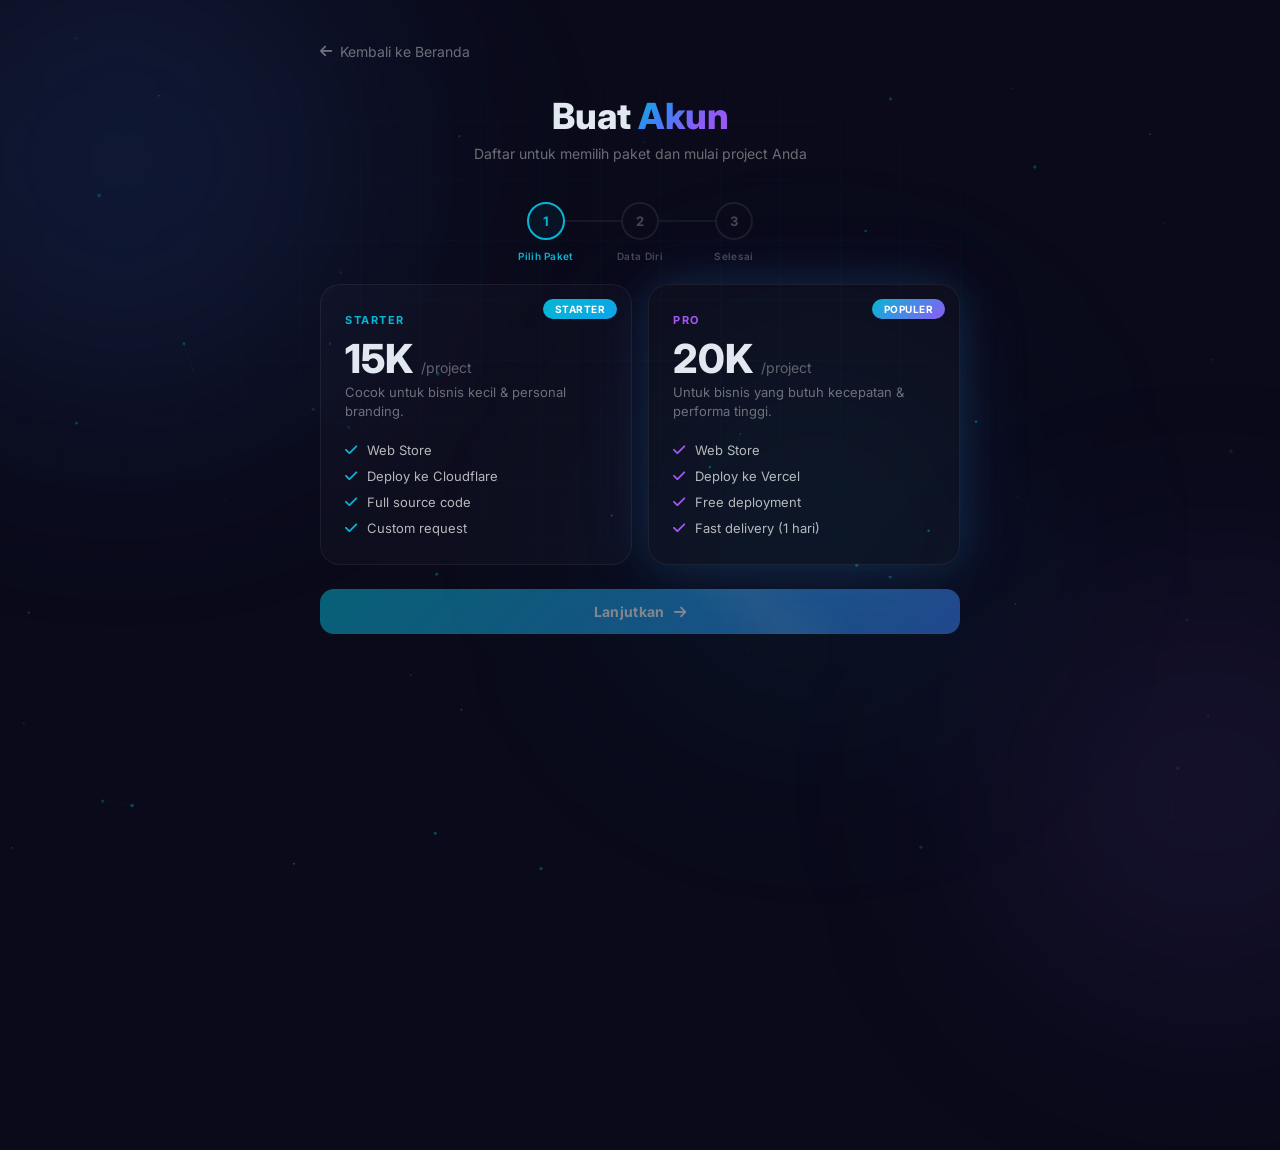
==== auth/index.html @ cbffc2eb "Add files via upload" ====
<!DOCTYPE html>
<html lang="id">
<head>
  <meta charset="UTF-8">
  <meta name="viewport" content="width=device-width, initial-scale=1.0">
  <link rel="icon" type="image/jpeg" href="../zynex.jpg">
  <title>Daftar — Zynex Studio</title>
  <link href="https://fonts.googleapis.com/css2?family=Inter:wght@300;400;500;600;700;800;900&display=swap" rel="stylesheet">
  <link rel="stylesheet" href="https://cdnjs.cloudflare.com/ajax/libs/font-awesome/6.5.0/css/all.min.css">
  <style>
    *{margin:0;padding:0;box-sizing:border-box}
    html{scroll-behavior:smooth}
    body{font-family:'Inter',sans-serif;overflow-x:hidden;background:#0a0a1a;color:#e2e8f0;min-height:100vh}
    ::-webkit-scrollbar{width:6px}::-webkit-scrollbar-track{background:#0a0a1a}::-webkit-scrollbar-thumb{background:linear-gradient(to bottom,#06b6d4,#8b5cf6);border-radius:3px}

    #particles{position:fixed;top:0;left:0;width:100%;height:100%;z-index:0;pointer-events:none}
    .grid-overlay{position:fixed;top:0;left:0;width:100%;height:100%;z-index:0;pointer-events:none;background-image:linear-gradient(rgba(6,182,212,.03) 1px,transparent 1px),linear-gradient(90deg,rgba(6,182,212,.03) 1px,transparent 1px);background-size:60px 60px;mask-image:radial-gradient(ellipse 80% 60% at 50% 30%,black 20%,transparent 70%)}
    .blob{position:fixed;border-radius:50%;filter:blur(120px);pointer-events:none;z-index:0}
    .blob-1{width:500px;height:500px;background:rgba(59,130,246,.12);top:-10%;left:-10%;animation:bm1 20s ease-in-out infinite}
    .blob-2{width:400px;height:400px;background:rgba(139,92,246,.1);bottom:-10%;right:-10%;animation:bm2 25s ease-in-out infinite}
    .blob-3{width:350px;height:350px;background:rgba(6,182,212,.08);top:40%;left:50%;animation:bm3 18s ease-in-out infinite}
    @keyframes bm1{0%,100%{transform:translate(0,0)}50%{transform:translate(80px,60px)}}
    @keyframes bm2{0%,100%{transform:translate(0,0)}50%{transform:translate(-60px,-50px)}}
    @keyframes bm3{0%,100%{transform:translate(0,0)}33%{transform:translate(-40px,30px)}66%{transform:translate(30px,-20px)}}

    .gradient-text{background:linear-gradient(135deg,#06b6d4,#3b82f6,#8b5cf6,#a855f7);-webkit-background-clip:text;-webkit-text-fill-color:transparent;background-clip:text}
    .glass{background:rgba(255,255,255,.03);backdrop-filter:blur(20px);-webkit-backdrop-filter:blur(20px);border:1px solid rgba(255,255,255,.06)}
    .divider-gradient{height:1px;background:linear-gradient(90deg,transparent,rgba(6,182,212,.3),rgba(139,92,246,.3),transparent)}
    .popular-glow{box-shadow:0 0 40px rgba(6,182,212,.15),0 0 80px rgba(139,92,246,.1)}

    .btn-glow{position:relative;overflow:hidden;background:linear-gradient(135deg,#06b6d4,#3b82f6);transition:all .3s;cursor:pointer;border:none;color:#fff;font-family:'Inter',sans-serif}
    .btn-glow:hover{box-shadow:0 0 25px rgba(6,182,212,.4),0 0 50px rgba(59,130,246,.2);transform:translateY(-2px)}
    .btn-glow:active{transform:translateY(0)}
    .btn-glow::after{content:'';position:absolute;top:-50%;left:-50%;width:200%;height:200%;background:linear-gradient(transparent,rgba(255,255,255,.1),transparent);transform:rotate(45deg) translateY(-100%);transition:transform .6s}
    .btn-glow:hover::after{transform:rotate(45deg) translateY(100%)}
    .btn-glow:disabled{opacity:.5;cursor:not-allowed;transform:none!important;box-shadow:none!important}

    @keyframes fadeInUp{from{opacity:0;transform:translateY(30px)}to{opacity:1;transform:translateY(0)}}
    @keyframes scaleIn{from{opacity:0;transform:scale(.92)}to{opacity:1;transform:scale(1)}}
    @keyframes pulseGlow{0%,100%{box-shadow:0 0 0 0 rgba(6,182,212,.3)}50%{box-shadow:0 0 20px 4px rgba(6,182,212,.15)}}
    @keyframes checkPop{0%{transform:scale(0) rotate(-45deg)}60%{transform:scale(1.2) rotate(0)}100%{transform:scale(1) rotate(0)}}
    @keyframes shake{0%,100%{transform:translateX(0)}15%,45%,75%{transform:translateX(-6px)}30%,60%,90%{transform:translateX(6px)}}
    @keyframes slideInRight{from{opacity:0;transform:translateX(40px)}to{opacity:1;transform:translateX(0)}}
    @keyframes successPulse{0%{transform:scale(0);opacity:0}50%{transform:scale(1.15)}100%{transform:scale(1);opacity:1}}
    @keyframes spin{to{transform:rotate(360deg)}}

    .auth-wrap{position:relative;z-index:1;max-width:680px;margin:0 auto;padding:40px 20px 80px}
    .back-btn{display:inline-flex;align-items:center;gap:8px;color:rgba(255,255,255,.4);font-size:14px;text-decoration:none;transition:all .3s;margin-bottom:36px;animation:fadeInUp .6s ease-out both}
    .back-btn:hover{color:#06b6d4;transform:translateX(-4px)}
    .auth-header{text-align:center;margin-bottom:40px;animation:fadeInUp .6s .05s ease-out both}
    .auth-header h1{font-size:clamp(24px,5vw,36px);font-weight:800;line-height:1.15;margin-bottom:8px}
    .auth-header p{color:rgba(255,255,255,.4);font-size:14px}

    .steps{display:flex;justify-content:center;align-items:flex-start;margin-bottom:44px;animation:fadeInUp .6s .1s ease-out both}
    .step-circle{width:38px;height:38px;border-radius:50%;display:flex;align-items:center;justify-content:center;font-size:13px;font-weight:700;border:2px solid rgba(255,255,255,.08);color:rgba(255,255,255,.25);transition:all .4s;flex-shrink:0;position:relative;background:#0a0a1a}
    .step-circle.active{border-color:#06b6d4;color:#06b6d4;background:rgba(6,182,212,.06);animation:pulseGlow 2s infinite}
    .step-circle.done{border-color:#22c55e;color:#fff;background:#22c55e}
    .step-circle.done i{animation:checkPop .4s ease-out both}
    .step-line{width:56px;height:2px;background:rgba(255,255,255,.06);transition:background .5s;margin-top:18px}
    .step-line.done{background:linear-gradient(90deg,#22c55e,#22c55e)}
    .step-line.active{background:linear-gradient(90deg,#22c55e,#06b6d4)}
    .step-label{position:absolute;top:46px;font-size:10px;font-weight:600;white-space:nowrap;color:rgba(255,255,255,.25);transition:color .4s;letter-spacing:.3px}
    .step-circle.active .step-label{color:#06b6d4}
    .step-circle.done .step-label{color:#22c55e}

    .panel-container{position:relative;min-height:480px}
    .panel{position:absolute;top:0;left:0;width:100%;opacity:0;pointer-events:none;transform:translateY(16px);transition:all .45s cubic-bezier(.16,1,.3,1)}
    .panel.active{opacity:1;pointer-events:all;transform:translateY(0);position:relative}

    .pkg-grid{display:grid;grid-template-columns:1fr 1fr;gap:16px}
    @media(max-width:540px){.pkg-grid{grid-template-columns:1fr;max-width:340px;margin:0 auto}}
    .pkg-card{border-radius:20px;padding:28px 24px;cursor:pointer;transition:all .35s;position:relative;overflow:hidden;background:rgba(255,255,255,.02);border:1.5px solid rgba(255,255,255,.06)}
    .pkg-card:hover{border-color:rgba(6,182,212,.3);background:rgba(255,255,255,.04)}
    .pkg-card.selected{border-color:#06b6d4;background:rgba(6,182,212,.06);box-shadow:0 0 30px rgba(6,182,212,.12)}
    .pkg-card.selected .pkg-check{opacity:1;transform:scale(1)}
    .pkg-check{position:absolute;top:14px;right:14px;width:28px;height:28px;border-radius:50%;background:#06b6d4;display:flex;align-items:center;justify-content:center;opacity:0;transform:scale(0);transition:all .3s}
    .pkg-badge{position:absolute;top:14px;right:14px;padding:4px 12px;border-radius:20px;font-size:10px;font-weight:700;text-transform:uppercase;letter-spacing:.5px;background:linear-gradient(135deg,#06b6d4,#8b5cf6);color:#fff}
    .pkg-card.selected .pkg-badge{display:none}
    .pkg-name{font-size:11px;font-weight:700;text-transform:uppercase;letter-spacing:1.5px;margin-bottom:12px}
    .pkg-price{font-size:40px;font-weight:800;line-height:1;margin-bottom:4px}
    .pkg-price span{font-size:14px;font-weight:400;color:rgba(255,255,255,.35)}
    .pkg-desc{font-size:13px;color:rgba(255,255,255,.4);margin-bottom:20px;line-height:1.5}
    .pkg-features{list-style:none;display:flex;flex-direction:column;gap:10px}
    .pkg-features li{display:flex;align-items:center;gap:10px;font-size:13px;color:rgba(255,255,255,.7)}
    .pkg-features li i{font-size:14px;flex-shrink:0}

    .form-group{margin-bottom:18px}
    .form-label{display:block;font-size:13px;font-weight:600;margin-bottom:7px;color:rgba(255,255,255,.7)}
    .form-input-wrap{position:relative}
    .form-input-wrap i.field-icon{position:absolute;left:14px;top:50%;transform:translateY(-50%);font-size:14px;color:rgba(255,255,255,.2);transition:color .3s;pointer-events:none}
    .form-input{width:100%;padding:13px 42px 13px 42px;border-radius:14px;background:rgba(255,255,255,.04);border:1.5px solid rgba(255,255,255,.08);color:#fff;font-size:14px;font-family:'Inter',sans-serif;transition:all .3s;outline:none}
    .form-input::placeholder{color:rgba(255,255,255,.2)}
    .form-input:focus{border-color:rgba(6,182,212,.5);background:rgba(6,182,212,.04);box-shadow:0 0 0 3px rgba(6,182,212,.08)}
    .form-input:focus + i.field-icon,.form-input:focus ~ i.field-icon{color:#06b6d4}
    .form-input.error{border-color:#ef4444;background:rgba(239,68,68,.04);box-shadow:0 0 0 3px rgba(239,68,68,.08);animation:shake .4s ease-out}
    .form-input.valid{border-color:#22c55e;background:rgba(34,197,94,.04)}
    .form-input:disabled{opacity:.5;cursor:not-allowed}

    .toggle-pw{position:absolute;right:14px;top:50%;transform:translateY(-50%);background:none;border:none;color:rgba(255,255,255,.25);cursor:pointer;padding:4px;font-size:14px;transition:color .3s}
    .toggle-pw:hover{color:rgba(255,255,255,.6)}

    .field-status{font-size:12px;margin-top:5px;min-height:18px;transition:all .3s;display:flex;align-items:center;gap:5px}
    .field-status.error{color:#ef4444}
    .field-status.success{color:#22c55e}
    .field-status.checking{color:#f59e0b}
    .form-hint{font-size:11px;color:rgba(255,255,255,.22);margin-top:3px}

    .btn-row{display:flex;gap:12px;margin-top:24px}
    .btn-back{flex:1;padding:14px;border-radius:14px;background:rgba(255,255,255,.04);border:1.5px solid rgba(255,255,255,.08);color:rgba(255,255,255,.5);font-size:14px;font-weight:600;cursor:pointer;transition:all .3s;font-family:'Inter',sans-serif}
    .btn-back:hover{background:rgba(255,255,255,.08);color:#fff;border-color:rgba(255,255,255,.15)}
    .btn-next{flex:2;padding:14px;border-radius:14px;font-size:14px;font-weight:700;letter-spacing:.3px}

    .selected-pkg-badge{display:inline-flex;align-items:center;gap:8px;padding:8px 16px;border-radius:12px;font-size:13px;font-weight:600;margin-bottom:22px}

    .success-box{text-align:center;padding:40px 20px;animation:scaleIn .5s ease-out both}
    .success-icon{width:80px;height:80px;border-radius:50%;background:rgba(34,197,94,.1);border:2px solid #22c55e;display:flex;align-items:center;justify-content:center;margin:0 auto 24px;animation:successPulse .6s ease-out both}
    .success-icon i{font-size:36px;color:#22c55e}
    .success-box h2{font-size:24px;font-weight:800;margin-bottom:8px}
    .success-box p{color:rgba(255,255,255,.4);font-size:14px;margin-bottom:8px;line-height:1.6}
    .success-detail{display:inline-flex;align-items:center;gap:6px;padding:8px 14px;border-radius:10px;background:rgba(6,182,212,.08);border:1px solid rgba(6,182,212,.2);color:#06b6d4;font-size:12px;font-weight:600;margin:3px}
    .success-details{display:flex;flex-wrap:wrap;justify-content:center;gap:6px;margin:20px 0 28px}

    .spinner{width:18px;height:18px;border:2.5px solid rgba(255,255,255,.2);border-top-color:#fff;border-radius:50%;animation:spin .6s linear infinite;display:inline-block;vertical-align:middle}

    .toast-container{position:fixed;top:20px;right:20px;z-index:9999;display:flex;flex-direction:column;gap:10px;pointer-events:none}
    .toast{padding:14px 20px;border-radius:14px;font-size:13px;font-weight:500;backdrop-filter:blur(20px);pointer-events:all;animation:slideInRight .4s ease-out both;display:flex;align-items:center;gap:10px;max-width:360px;box-shadow:0 8px 32px rgba(0,0,0,.4)}
    .toast.error{background:rgba(239,68,68,.15);border:1px solid rgba(239,68,68,.3);color:#fca5a5}
    .toast.success{background:rgba(34,197,94,.15);border:1px solid rgba(34,197,94,.3);color:#86efac}
    .toast.info{background:rgba(6,182,212,.15);border:1px solid rgba(6,182,212,.3);color:#67e8f9}
    .toast.out{animation:slideOutRight .3s ease-in both}
    @keyframes slideOutRight{to{opacity:0;transform:translateX(40px)}}

    .login-link{text-align:center;margin-top:20px;font-size:13px;color:rgba(255,255,255,.35)}
    .login-link a{color:#06b6d4;text-decoration:none;font-weight:600;transition:color .3s}
    .login-link a:hover{color:#22d3ee}
  </style>
</head>
<body>
  <canvas id="particles"></canvas>
  <div class="grid-overlay"></div>
  <div class="blob blob-1"></div>
  <div class="blob blob-2"></div>
  <div class="blob blob-3"></div>
  <div class="toast-container" id="toastContainer"></div>

  <div class="auth-wrap">
    <a href="../" class="back-btn"><i class="fa-solid fa-arrow-left"></i> Kembali ke Beranda</a>

    <div class="auth-header">
      <h1>Buat <span class="gradient-text">Akun</span></h1>
      <p>Daftar untuk memilih paket dan mulai project Anda</p>
    </div>

    <div class="steps">
      <div class="step-circle active" id="stepCircle1">1<span class="step-label">Pilih Paket</span></div>
      <div class="step-line" id="stepLine1"></div>
      <div class="step-circle" id="stepCircle2">2<span class="step-label">Data Diri</span></div>
      <div class="step-line" id="stepLine2"></div>
      <div class="step-circle" id="stepCircle3">3<span class="step-label">Selesai</span></div>
    </div>

    <div class="panel-container">
      <!-- PANEL 1: Pilih Paket -->
      <div class="panel active" id="panel1">
        <div class="pkg-grid">
          <div class="pkg-card" data-pkg="starter" onclick="selectPkg('starter')">
            <span class="pkg-badge" style="background:linear-gradient(135deg,#06b6d4,#0ea5e9)">STARTER</span>
            <div class="pkg-check"><i class="fa-solid fa-check text-white text-xs"></i></div>
            <div class="pkg-name" style="color:#06b6d4">Starter</div>
            <div class="pkg-price">15K <span>/project</span></div>
            <div class="pkg-desc">Cocok untuk bisnis kecil & personal branding.</div>
            <ul class="pkg-features">
              <li><i class="fa-solid fa-check" style="color:#06b6d4"></i> Web Store</li>
              <li><i class="fa-solid fa-check" style="color:#06b6d4"></i> Deploy ke Cloudflare</li>
              <li><i class="fa-solid fa-check" style="color:#06b6d4"></i> Full source code</li>
              <li><i class="fa-solid fa-check" style="color:#06b6d4"></i> Custom request</li>
            </ul>
          </div>
          <div class="pkg-card popular-glow" data-pkg="pro" onclick="selectPkg('pro')">
            <span class="pkg-badge">POPULER</span>
            <div class="pkg-check"><i class="fa-solid fa-check text-white text-xs"></i></div>
            <div class="pkg-name" style="color:#a855f7">Pro</div>
            <div class="pkg-price">20K <span>/project</span></div>
            <div class="pkg-desc">Untuk bisnis yang butuh kecepatan & performa tinggi.</div>
            <ul class="pkg-features">
              <li><i class="fa-solid fa-check" style="color:#a855f7"></i> Web Store</li>
              <li><i class="fa-solid fa-check" style="color:#a855f7"></i> Deploy ke Vercel</li>
              <li><i class="fa-solid fa-check" style="color:#a855f7"></i> Free deployment</li>
              <li><i class="fa-solid fa-check" style="color:#a855f7"></i> Fast delivery (1 hari)</li>
            </ul>
          </div>
        </div>
        <div class="btn-row">
          <button class="btn-next btn-glow" id="btnToStep2" disabled onclick="goToStep(2)">Lanjutkan <i class="fa-solid fa-arrow-right" style="margin-left:6px"></i></button>
        </div>
      </div>

      <!-- PANEL 2: Form Data Diri -->
      <div class="panel" id="panel2">
        <div id="selectedPkgBadge" class="selected-pkg-badge" style="background:rgba(6,182,212,.08);border:1px solid rgba(6,182,212,.2);color:#06b6d4">
          <i class="fa-solid fa-tag"></i><span id="selectedPkgText">Paket Starter — 15K</span>
        </div>
        <form id="regForm" onsubmit="return false" novalidate>
          <div class="form-group">
            <label class="form-label">Nama Lengkap</label>
            <div class="form-input-wrap">
              <input type="text" id="inputNama" class="form-input" placeholder="Masukkan nama lengkap" autocomplete="name" maxlength="60">
              <i class="fa-solid fa-user field-icon"></i>
            </div>
            <div class="field-status" id="statusNama"></div>
          </div>
          <div class="form-group">
            <label class="form-label">Username</label>
            <div class="form-input-wrap">
              <input type="text" id="inputUsername" class="form-input" placeholder="Contoh: user1" autocomplete="username" maxlength="30">
              <i class="fa-solid fa-at field-icon"></i>
            </div>
            <div class="field-status" id="statusUsername"></div>
            <div class="form-hint">Hanya huruf kecil, angka, dan underscore. Min 3 karakter.</div>
          </div>
          <div class="form-group">
            <label class="form-label">No. WhatsApp</label>
            <div class="form-input-wrap">
              <input type="tel" id="inputWA" class="form-input" placeholder="08xxxxxxxxxx" autocomplete="tel" maxlength="15">
              <i class="fa-brands fa-whatsapp field-icon"></i>
            </div>
            <div class="field-status" id="statusWA"></div>
          </div>
          <div class="form-group">
            <label class="form-label">Email Gmail</label>
            <div class="form-input-wrap">
              <input type="email" id="inputEmail" class="form-input" placeholder="username@gmail.com" autocomplete="email" maxlength="60">
              <i class="fa-solid fa-envelope field-icon"></i>
            </div>
            <div class="field-status" id="statusEmail"></div>
            <div class="form-hint">Hanya menerima email dengan domain @gmail.com</div>
          </div>
          <div class="form-group">
            <label class="form-label">Password</label>
            <div class="form-input-wrap">
              <input type="password" id="inputPassword" class="form-input" placeholder="Min 6 karakter" autocomplete="new-password" maxlength="64" style="padding-right:46px">
              <i class="fa-solid fa-lock field-icon"></i>
              <button type="button" class="toggle-pw" onclick="togglePw('inputPassword',this)" aria-label="Tampilkan password"><i class="fa-solid fa-eye"></i></button>
            </div>
            <div class="field-status" id="statusPassword"></div>
            <div class="form-hint">Min 6 karakter, disarankan campuran huruf & angka</div>
          </div>
          <div class="form-group">
            <label class="form-label">Konfirmasi Password</label>
            <div class="form-input-wrap">
              <input type="password" id="inputConfirm" class="form-input" placeholder="Ulangi password" autocomplete="new-password" maxlength="64" style="padding-right:46px">
              <i class="fa-solid fa-lock field-icon"></i>
              <button type="button" class="toggle-pw" onclick="togglePw('inputConfirm',this)" aria-label="Tampilkan password"><i class="fa-solid fa-eye"></i></button>
            </div>
            <div class="field-status" id="statusConfirm"></div>
          </div>
          <div class="btn-row">
            <button type="button" class="btn-back" onclick="goToStep(1)"><i class="fa-solid fa-arrow-left" style="margin-right:4px"></i> Kembali</button>
            <button type="button" class="btn-next btn-glow" id="btnSubmit" disabled onclick="submitForm()">Daftar Sekarang <i class="fa-solid fa-paper-plane" style="margin-left:6px"></i></button>
          </div>
        </form>
        <div class="login-link">Sudah punya akun? <a href="login.html">Masuk di sini</a></div>
      </div>

      <!-- PANEL 3: Sukses -->
      <div class="panel" id="panel3">
        <div class="success-box">
          <div class="success-icon"><i class="fa-solid fa-check"></i></div>
          <h2>Akun <span class="gradient-text">Berhasil Dibuat</span></h2>
          <p>Data Anda telah tersimpan. Silakan login untuk melanjutkan.</p>
          <div class="success-details">
            <div class="success-detail"><i class="fa-solid fa-user"></i> <span id="successNama">-</span></div>
            <div class="success-detail"><i class="fa-solid fa-at"></i> <span id="successUsername">-</span></div>
            <div class="success-detail"><i class="fa-brands fa-whatsapp"></i> <span id="successWA">-</span></div>
            <div class="success-detail"><i class="fa-solid fa-envelope"></i> <span id="successEmail">-</span></div>
            <div class="success-detail" id="successPkgBadge"><i class="fa-solid fa-tag"></i> <span id="successPkg">-</span></div>
          </div>
          <div style="display:flex;gap:12px;justify-content:center;flex-wrap:wrap">
            <a href="login.html" class="btn-glow" style="padding:14px 28px;border-radius:14px;font-size:14px;font-weight:700;text-decoration:none;display:inline-flex;align-items:center;gap:8px">
              <i class="fa-solid fa-right-to-bracket"></i> Login Sekarang
            </a>
            <a href="../" class="btn-back" style="padding:14px 28px;text-decoration:none;text-align:center">Kembali ke Beranda</a>
          </div>
        </div>
      </div>
    </div>
  </div>

  <script>
    const API_BASE = '/api';
    let selectedPkg = null, currentStep = 1, usernameTimer = null, isSubmitting = false;

    /* Particles */
    (function(){const c=document.getElementById('particles'),ctx=c.getContext('2d');let w,h,pts=[];function resize(){w=c.width=innerWidth;h=c.height=innerHeight}resize();window.addEventListener('resize',resize);for(let i=0;i<50;i++)pts.push({x:Math.random()*w,y:Math.random()*h,r:Math.random()*1.5+.5,dx:(Math.random()-.5)*.3,dy:(Math.random()-.5)*.3,o:Math.random()*.35+.1});function draw(){ctx.clearRect(0,0,w,h);pts.forEach(p=>{p.x+=p.dx;p.y+=p.dy;if(p.x<0)p.x=w;if(p.x>w)p.x=0;if(p.y<0)p.y=h;if(p.y>h)p.y=0;ctx.beginPath();ctx.arc(p.x,p.y,p.r,0,Math.PI*2);ctx.fillStyle=`rgba(6,182,212,${p.o})`;ctx.fill()});for(let i=0;i<pts.length;i++)for(let j=i+1;j<pts.length;j++){const dx=pts[i].x-pts[j].x,dy=pts[i].y-pts[j].y,d=Math.sqrt(dx*dx+dy*dy);if(d<120){ctx.beginPath();ctx.moveTo(pts[i].x,pts[i].y);ctx.lineTo(pts[j].x,pts[j].y);ctx.strokeStyle=`rgba(6,182,212,${.06*(1-d/120)})`;ctx.stroke()}}requestAnimationFrame(draw)}draw()})();

    /* Toast */
    function showToast(msg,type='info',dur=4000){const c=document.getElementById('toastContainer'),t=document.createElement('div');t.className=`toast ${type}`;const ic={error:'fa-circle-exclamation',success:'fa-circle-check',info:'fa-circle-info'};t.innerHTML=`<i class="fa-solid ${ic[type]||ic.info}"></i><span>${msg}</span>`;c.appendChild(t);setTimeout(()=>{t.classList.add('out');setTimeout(()=>t.remove(),300)},dur)}

    /* Toggle Password */
    function togglePw(id,btn){const inp=document.getElementById(id);if(inp.type==='password'){inp.type='text';btn.innerHTML='<i class="fa-solid fa-eye-slash"></i>'}else{inp.type='password';btn.innerHTML='<i class="fa-solid fa-eye"></i>'}}

    /* Steps */
    function goToStep(step){
      if(step===2&&!selectedPkg)return;if(step===3)return;
      currentStep=step;
      document.querySelectorAll('.panel').forEach(p=>p.classList.remove('active'));
      document.getElementById('panel'+step).classList.add('active');
      const labels=['','Pilih Paket','Data Diri','Selesai'];
      for(let i=1;i<=3;i++){const c=document.getElementById('stepCircle'+i);c.classList.remove('active','done');if(i<step){c.classList.add('done');c.innerHTML=`<i class="fa-solid fa-check text-xs"></i><span class="step-label">${labels[i]}</span>`}else if(i===step){c.classList.add('active');c.innerHTML=`${i}<span class="step-label">${labels[i]}</span>`}else{c.innerHTML=`${i}<span class="step-label">${labels[i]}</span>`}}
      document.getElementById('stepLine1').className='step-line'+(step>1?(step>2?' done':' active'):'');
      document.getElementById('stepLine2').className='step-line'+(step>2?' done':'');
      if(step===2&&selectedPkg){const info=selectedPkg==='pro'?{l:'Paket Pro — 20K',c:'#a855f7',bg:'rgba(168,85,247,.08)',bd:'rgba(168,85,247,.2)'}:{l:'Paket Starter — 15K',c:'#06b6d4',bg:'rgba(6,182,212,.08)',bd:'rgba(6,182,212,.2)'};const b=document.getElementById('selectedPkgBadge');b.style.background=info.bg;b.style.borderColor=info.bd;b.style.color=info.c;document.getElementById('selectedPkgText').textContent=info.l}
    }

    /* Paket */
    function selectPkg(pkg){selectedPkg=pkg;document.querySelectorAll('.pkg-card').forEach(c=>c.classList.remove('selected'));document.querySelector(`.pkg-card[data-pkg="${pkg}"]`).classList.add('selected');document.getElementById('btnToStep2').disabled=false}

    /* Auto-select dari URL */
    (function(){const p=new URLSearchParams(location.search).get('paket');if(p==='starter'||p==='pro')selectPkg(p)})();

    /* Validasi */
    const $=id=>document.getElementById(id);
    const inputNama=$('inputNama'),inputUsername=$('inputUsername'),inputWA=$('inputWA'),inputEmail=$('inputEmail'),inputPassword=$('inputPassword'),inputConfirm=$('inputConfirm');

    function setStatus(field,html,type){const map={Nama:'statusNama',Username:'statusUsername',WA:'statusWA',Email:'statusEmail',Password:'statusPassword',Confirm:'statusConfirm'};const el=$(map[field]);el.innerHTML=html;el.className='field-status'+(type?' '+type:'')}

    inputNama.addEventListener('input',function(){const v=this.value.trim();if(!v){setStatus('Nama','','');this.classList.remove('error','valid')}else if(v.length<2){setStatus('Nama','Nama terlalu pendek','error');this.classList.add('error');this.classList.remove('valid')}else{setStatus('Nama','','');this.classList.remove('error');this.classList.add('valid')}checkFormReady()});

    inputUsername.addEventListener('input',function(){const v=this.value.trim();clearTimeout(usernameTimer);if(!v){setStatus('Username','','');this.classList.remove('error','valid');this.dataset.available='';checkFormReady();return}if(!/^[a-z0-9_]+$/.test(v)){setStatus('Username','Hanya huruf kecil, angka, dan underscore','error');this.classList.add('error');this.classList.remove('valid');checkFormReady();return}if(v.length<3){setStatus('Username','Min 3 karakter','error');this.classList.add('error');this.classList.remove('valid');checkFormReady();return}this.classList.remove('error','valid');setStatus('Username','<span class="spinner" style="width:12px;height:12px;border-width:2px"></span> Mengecek...','checking');usernameTimer=setTimeout(()=>checkUsername(v),500)});

    async function checkUsername(u){try{const r=await fetch(`${API_BASE}/check-username?u=${encodeURIComponent(u)}`),d=await r.json();if(d.available){setStatus('Username','<i class="fa-solid fa-circle-check"></i> Tersedia','success');inputUsername.classList.remove('error');inputUsername.classList.add('valid');inputUsername.dataset.available='true'}else{setStatus('Username','<i class="fa-solid fa-circle-xmark"></i> Sudah digunakan','error');inputUsername.classList.add('error');inputUsername.classList.remove('valid');inputUsername.dataset.available='false'}}catch(e){setStatus('Username','<i class="fa-solid fa-circle-check"></i> Tersedia','success');inputUsername.classList.remove('error');inputUsername.classList.add('valid');inputUsername.dataset.available='true'}checkFormReady()}

    inputWA.addEventListener('input',function(){this.value=this.value.replace(/[^0-9]/g,'');const v=this.value.trim();if(!v){setStatus('WA','','');this.classList.remove('error','valid')}else if(!/^0[0-9]{8,13}$/.test(v)){setStatus('WA','Format: 08xxxxxxxxxx (10-14 digit)','error');this.classList.add('error');this.classList.remove('valid')}else{setStatus('WA','','');this.classList.remove('error');this.classList.add('valid')}checkFormReady()});

    inputEmail.addEventListener('input',function(){const v=this.value.trim();if(!v){setStatus('Email','','');this.classList.remove('error','valid')}else if(!/^[a-zA-Z0-9._%+-]+@gmail\.com$/.test(v)){setStatus('Email','<i class="fa-solid fa-circle-xmark"></i> Hanya @gmail.com','error');this.classList.add('error');this.classList.remove('valid')}else{setStatus('Email','<i class="fa-solid fa-circle-check"></i> Valid','success');this.classList.remove('error');this.classList.add('valid')}checkFormReady()});

    inputPassword.addEventListener('input',function(){const v=this.value;if(!v){setStatus('Password','','');this.classList.remove('error','valid')}else if(v.length<6){setStatus('Password','Min 6 karakter','error');this.classList.add('error');this.classList.remove('valid')}else{setStatus('Password','<i class="fa-solid fa-circle-check"></i> Kuat','success');this.classList.remove('error');this.classList.add('valid')}if(inputConfirm.value)inputConfirm.dispatchEvent(new Event('input'));checkFormReady()});

    inputConfirm.addEventListener('input',function(){const v=this.value;if(!v){setStatus('Confirm','','');this.classList.remove('error','valid')}else if(v!==inputPassword.value){setStatus('Confirm','<i class="fa-solid fa-circle-xmark"></i> Password tidak cocok','error');this.classList.add('error');this.classList.remove('valid')}else{setStatus('Confirm','<i class="fa-solid fa-circle-check"></i> Cocok','success');this.classList.remove('error');this.classList.add('valid')}checkFormReady()});

    [inputNama,inputUsername,inputWA,inputEmail,inputPassword,inputConfirm].forEach(el=>el.addEventListener('blur',()=>el.dispatchEvent(new Event('input'))));

    function checkFormReady(){const ok=inputNama.value.trim().length>=2&&inputUsername.dataset.available==='true'&&/^0[0-9]{8,13}$/.test(inputWA.value.trim())&&/^[a-zA-Z0-9._%+-]+@gmail\.com$/.test(inputEmail.value.trim())&&inputPassword.value.length>=6&&inputConfirm.value===inputPassword.value&&inputConfirm.value.length>0;$('btnSubmit').disabled=!ok}

    /* Submit */
    async function submitForm(){
      if(isSubmitting)return;isSubmitting=true;
      const btn=$('btnSubmit');btn.disabled=true;btn.innerHTML='<span class="spinner"></span> Memproses...';
      const payload={nama:inputNama.value.trim(),username:inputUsername.value.trim(),whatsapp:inputWA.value.trim(),email:inputEmail.value.trim(),password:inputPassword.value,paket:selectedPkg,waktu:new Date().toISOString()};
      try{
        const r=await fetch(`${API_BASE}/register`,{method:'POST',headers:{'Content-Type':'application/json'},body:JSON.stringify(payload)});
        const d=await r.json();
        if(d.success){
          showToast('Akun berhasil dibuat!','success');
          $('successNama').textContent=payload.nama;$('successUsername').textContent=payload.username;$('successWA').textContent=payload.whatsapp;$('successEmail').textContent=payload.email;
          const pl=payload.paket==='pro'?'Paket Pro':'Paket Starter';$('successPkg').textContent=pl;
          const sp=$('successPkgBadge');if(payload.paket==='pro'){sp.style.background='rgba(168,85,247,.08)';sp.style.borderColor='rgba(168,85,247,.2)';sp.style.color='#a855f7'}else{sp.style.background='rgba(6,182,212,.08)';sp.style.borderColor='rgba(6,182,212,.2)';sp.style.color='#06b6d4'}
          goToStep(3);
        }else{
          showToast(d.message||'Gagal mendaftar.','error');
          if(d.field==='username'){inputUsername.classList.add('error');inputUsername.classList.remove('valid');inputUsername.dataset.available='false';setStatus('Username','<i class="fa-solid fa-circle-xmark"></i> Sudah digunakan','error')}
        }
      }catch(e){showToast('Gagal terhubung ke server.','error');console.error(e)}
      btn.innerHTML='Daftar Sekarang <i class="fa-solid fa-paper-plane" style="margin-left:6px"></i>';btn.disabled=false;isSubmitting=false;
    }
  </script>
</body>
</html>
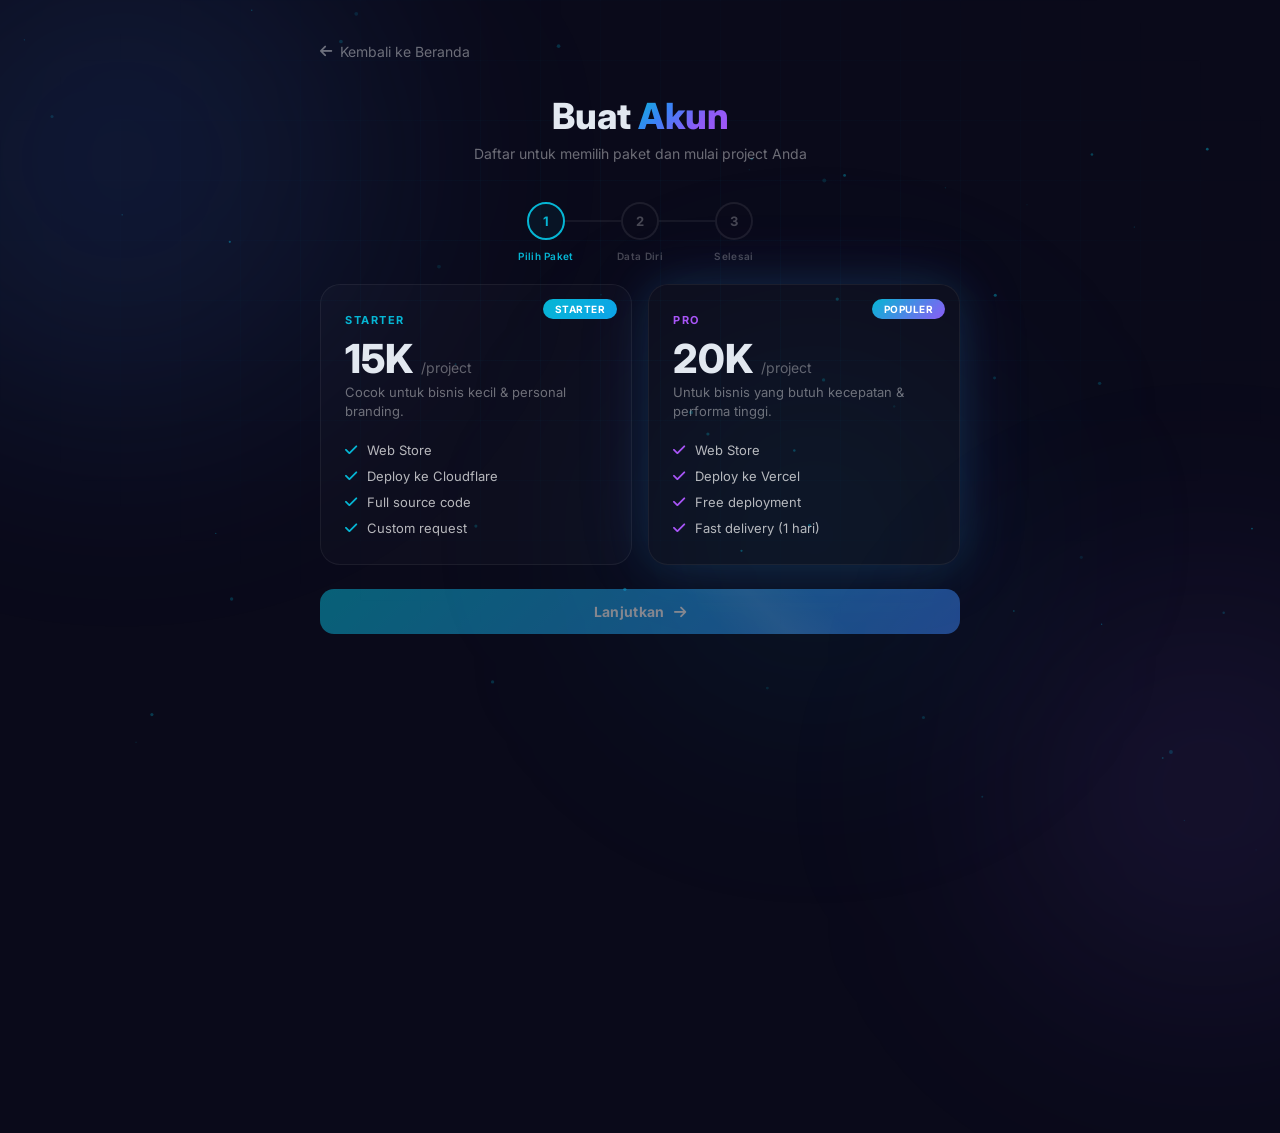
==== commit 84d07564: "Update print statement from 'Hello' to 'Goodbye'" ====
--- a/auth/index.html
+++ b/auth/index.html
@@ -8,11 +8,8 @@
   <link href="https://fonts.googleapis.com/css2?family=Inter:wght@300;400;500;600;700;800;900&display=swap" rel="stylesheet">
   <link rel="stylesheet" href="https://cdnjs.cloudflare.com/ajax/libs/font-awesome/6.5.0/css/all.min.css">
   <style>
-    *{margin:0;padding:0;box-sizing:border-box}
-    html{scroll-behavior:smooth}
-    body{font-family:'Inter',sans-serif;overflow-x:hidden;background:#0a0a1a;color:#e2e8f0;min-height:100vh}
+    *{margin:0;padding:0;box-sizing:border-box}html{scroll-behavior:smooth}body{font-family:'Inter',sans-serif;overflow-x:hidden;background:#0a0a1a;color:#e2e8f0;min-height:100vh}
     ::-webkit-scrollbar{width:6px}::-webkit-scrollbar-track{background:#0a0a1a}::-webkit-scrollbar-thumb{background:linear-gradient(to bottom,#06b6d4,#8b5cf6);border-radius:3px}
-
     #particles{position:fixed;top:0;left:0;width:100%;height:100%;z-index:0;pointer-events:none}
     .grid-overlay{position:fixed;top:0;left:0;width:100%;height:100%;z-index:0;pointer-events:none;background-image:linear-gradient(rgba(6,182,212,.03) 1px,transparent 1px),linear-gradient(90deg,rgba(6,182,212,.03) 1px,transparent 1px);background-size:60px 60px;mask-image:radial-gradient(ellipse 80% 60% at 50% 30%,black 20%,transparent 70%)}
     .blob{position:fixed;border-radius:50%;filter:blur(120px);pointer-events:none;z-index:0}
@@ -22,19 +19,15 @@
     @keyframes bm1{0%,100%{transform:translate(0,0)}50%{transform:translate(80px,60px)}}
     @keyframes bm2{0%,100%{transform:translate(0,0)}50%{transform:translate(-60px,-50px)}}
     @keyframes bm3{0%,100%{transform:translate(0,0)}33%{transform:translate(-40px,30px)}66%{transform:translate(30px,-20px)}}
-
     .gradient-text{background:linear-gradient(135deg,#06b6d4,#3b82f6,#8b5cf6,#a855f7);-webkit-background-clip:text;-webkit-text-fill-color:transparent;background-clip:text}
     .glass{background:rgba(255,255,255,.03);backdrop-filter:blur(20px);-webkit-backdrop-filter:blur(20px);border:1px solid rgba(255,255,255,.06)}
-    .divider-gradient{height:1px;background:linear-gradient(90deg,transparent,rgba(6,182,212,.3),rgba(139,92,246,.3),transparent)}
     .popular-glow{box-shadow:0 0 40px rgba(6,182,212,.15),0 0 80px rgba(139,92,246,.1)}
-
     .btn-glow{position:relative;overflow:hidden;background:linear-gradient(135deg,#06b6d4,#3b82f6);transition:all .3s;cursor:pointer;border:none;color:#fff;font-family:'Inter',sans-serif}
     .btn-glow:hover{box-shadow:0 0 25px rgba(6,182,212,.4),0 0 50px rgba(59,130,246,.2);transform:translateY(-2px)}
     .btn-glow:active{transform:translateY(0)}
     .btn-glow::after{content:'';position:absolute;top:-50%;left:-50%;width:200%;height:200%;background:linear-gradient(transparent,rgba(255,255,255,.1),transparent);transform:rotate(45deg) translateY(-100%);transition:transform .6s}
     .btn-glow:hover::after{transform:rotate(45deg) translateY(100%)}
     .btn-glow:disabled{opacity:.5;cursor:not-allowed;transform:none!important;box-shadow:none!important}
-
     @keyframes fadeInUp{from{opacity:0;transform:translateY(30px)}to{opacity:1;transform:translateY(0)}}
     @keyframes scaleIn{from{opacity:0;transform:scale(.92)}to{opacity:1;transform:scale(1)}}
     @keyframes pulseGlow{0%,100%{box-shadow:0 0 0 0 rgba(6,182,212,.3)}50%{box-shadow:0 0 20px 4px rgba(6,182,212,.15)}}
@@ -43,30 +36,26 @@
     @keyframes slideInRight{from{opacity:0;transform:translateX(40px)}to{opacity:1;transform:translateX(0)}}
     @keyframes successPulse{0%{transform:scale(0);opacity:0}50%{transform:scale(1.15)}100%{transform:scale(1);opacity:1}}
     @keyframes spin{to{transform:rotate(360deg)}}
-
     .auth-wrap{position:relative;z-index:1;max-width:680px;margin:0 auto;padding:40px 20px 80px}
     .back-btn{display:inline-flex;align-items:center;gap:8px;color:rgba(255,255,255,.4);font-size:14px;text-decoration:none;transition:all .3s;margin-bottom:36px;animation:fadeInUp .6s ease-out both}
     .back-btn:hover{color:#06b6d4;transform:translateX(-4px)}
     .auth-header{text-align:center;margin-bottom:40px;animation:fadeInUp .6s .05s ease-out both}
     .auth-header h1{font-size:clamp(24px,5vw,36px);font-weight:800;line-height:1.15;margin-bottom:8px}
     .auth-header p{color:rgba(255,255,255,.4);font-size:14px}
-
     .steps{display:flex;justify-content:center;align-items:flex-start;margin-bottom:44px;animation:fadeInUp .6s .1s ease-out both}
     .step-circle{width:38px;height:38px;border-radius:50%;display:flex;align-items:center;justify-content:center;font-size:13px;font-weight:700;border:2px solid rgba(255,255,255,.08);color:rgba(255,255,255,.25);transition:all .4s;flex-shrink:0;position:relative;background:#0a0a1a}
     .step-circle.active{border-color:#06b6d4;color:#06b6d4;background:rgba(6,182,212,.06);animation:pulseGlow 2s infinite}
     .step-circle.done{border-color:#22c55e;color:#fff;background:#22c55e}
     .step-circle.done i{animation:checkPop .4s ease-out both}
     .step-line{width:56px;height:2px;background:rgba(255,255,255,.06);transition:background .5s;margin-top:18px}
-    .step-line.done{background:linear-gradient(90deg,#22c55e,#22c55e)}
+    .step-line.done{background:#22c55e}
     .step-line.active{background:linear-gradient(90deg,#22c55e,#06b6d4)}
     .step-label{position:absolute;top:46px;font-size:10px;font-weight:600;white-space:nowrap;color:rgba(255,255,255,.25);transition:color .4s;letter-spacing:.3px}
     .step-circle.active .step-label{color:#06b6d4}
     .step-circle.done .step-label{color:#22c55e}
-
     .panel-container{position:relative;min-height:480px}
     .panel{position:absolute;top:0;left:0;width:100%;opacity:0;pointer-events:none;transform:translateY(16px);transition:all .45s cubic-bezier(.16,1,.3,1)}
     .panel.active{opacity:1;pointer-events:all;transform:translateY(0);position:relative}
-
     .pkg-grid{display:grid;grid-template-columns:1fr 1fr;gap:16px}
     @media(max-width:540px){.pkg-grid{grid-template-columns:1fr;max-width:340px;margin:0 auto}}
     .pkg-card{border-radius:20px;padding:28px 24px;cursor:pointer;transition:all .35s;position:relative;overflow:hidden;background:rgba(255,255,255,.02);border:1.5px solid rgba(255,255,255,.06)}
@@ -83,7 +72,6 @@
     .pkg-features{list-style:none;display:flex;flex-direction:column;gap:10px}
     .pkg-features li{display:flex;align-items:center;gap:10px;font-size:13px;color:rgba(255,255,255,.7)}
     .pkg-features li i{font-size:14px;flex-shrink:0}
-
     .form-group{margin-bottom:18px}
     .form-label{display:block;font-size:13px;font-weight:600;margin-bottom:7px;color:rgba(255,255,255,.7)}
     .form-input-wrap{position:relative}
@@ -94,24 +82,16 @@
     .form-input:focus + i.field-icon,.form-input:focus ~ i.field-icon{color:#06b6d4}
     .form-input.error{border-color:#ef4444;background:rgba(239,68,68,.04);box-shadow:0 0 0 3px rgba(239,68,68,.08);animation:shake .4s ease-out}
     .form-input.valid{border-color:#22c55e;background:rgba(34,197,94,.04)}
-    .form-input:disabled{opacity:.5;cursor:not-allowed}
-
     .toggle-pw{position:absolute;right:14px;top:50%;transform:translateY(-50%);background:none;border:none;color:rgba(255,255,255,.25);cursor:pointer;padding:4px;font-size:14px;transition:color .3s}
     .toggle-pw:hover{color:rgba(255,255,255,.6)}
-
     .field-status{font-size:12px;margin-top:5px;min-height:18px;transition:all .3s;display:flex;align-items:center;gap:5px}
-    .field-status.error{color:#ef4444}
-    .field-status.success{color:#22c55e}
-    .field-status.checking{color:#f59e0b}
+    .field-status.error{color:#ef4444}.field-status.success{color:#22c55e}.field-status.checking{color:#f59e0b}
     .form-hint{font-size:11px;color:rgba(255,255,255,.22);margin-top:3px}
-
     .btn-row{display:flex;gap:12px;margin-top:24px}
     .btn-back{flex:1;padding:14px;border-radius:14px;background:rgba(255,255,255,.04);border:1.5px solid rgba(255,255,255,.08);color:rgba(255,255,255,.5);font-size:14px;font-weight:600;cursor:pointer;transition:all .3s;font-family:'Inter',sans-serif}
     .btn-back:hover{background:rgba(255,255,255,.08);color:#fff;border-color:rgba(255,255,255,.15)}
     .btn-next{flex:2;padding:14px;border-radius:14px;font-size:14px;font-weight:700;letter-spacing:.3px}
-
     .selected-pkg-badge{display:inline-flex;align-items:center;gap:8px;padding:8px 16px;border-radius:12px;font-size:13px;font-weight:600;margin-bottom:22px}
-
     .success-box{text-align:center;padding:40px 20px;animation:scaleIn .5s ease-out both}
     .success-icon{width:80px;height:80px;border-radius:50%;background:rgba(34,197,94,.1);border:2px solid #22c55e;display:flex;align-items:center;justify-content:center;margin:0 auto 24px;animation:successPulse .6s ease-out both}
     .success-icon i{font-size:36px;color:#22c55e}
@@ -119,9 +99,7 @@
     .success-box p{color:rgba(255,255,255,.4);font-size:14px;margin-bottom:8px;line-height:1.6}
     .success-detail{display:inline-flex;align-items:center;gap:6px;padding:8px 14px;border-radius:10px;background:rgba(6,182,212,.08);border:1px solid rgba(6,182,212,.2);color:#06b6d4;font-size:12px;font-weight:600;margin:3px}
     .success-details{display:flex;flex-wrap:wrap;justify-content:center;gap:6px;margin:20px 0 28px}
-
     .spinner{width:18px;height:18px;border:2.5px solid rgba(255,255,255,.2);border-top-color:#fff;border-radius:50%;animation:spin .6s linear infinite;display:inline-block;vertical-align:middle}
-
     .toast-container{position:fixed;top:20px;right:20px;z-index:9999;display:flex;flex-direction:column;gap:10px;pointer-events:none}
     .toast{padding:14px 20px;border-radius:14px;font-size:13px;font-weight:500;backdrop-filter:blur(20px);pointer-events:all;animation:slideInRight .4s ease-out both;display:flex;align-items:center;gap:10px;max-width:360px;box-shadow:0 8px 32px rgba(0,0,0,.4)}
     .toast.error{background:rgba(239,68,68,.15);border:1px solid rgba(239,68,68,.3);color:#fca5a5}
@@ -129,7 +107,6 @@
     .toast.info{background:rgba(6,182,212,.15);border:1px solid rgba(6,182,212,.3);color:#67e8f9}
     .toast.out{animation:slideOutRight .3s ease-in both}
     @keyframes slideOutRight{to{opacity:0;transform:translateX(40px)}}
-
     .login-link{text-align:center;margin-top:20px;font-size:13px;color:rgba(255,255,255,.35)}
     .login-link a{color:#06b6d4;text-decoration:none;font-weight:600;transition:color .3s}
     .login-link a:hover{color:#22d3ee}
@@ -138,14 +115,11 @@
 <body>
   <canvas id="particles"></canvas>
   <div class="grid-overlay"></div>
-  <div class="blob blob-1"></div>
-  <div class="blob blob-2"></div>
-  <div class="blob blob-3"></div>
+  <div class="blob blob-1"></div><div class="blob blob-2"></div><div class="blob blob-3"></div>
   <div class="toast-container" id="toastContainer"></div>
 
   <div class="auth-wrap">
     <a href="../" class="back-btn"><i class="fa-solid fa-arrow-left"></i> Kembali ke Beranda</a>
-
     <div class="auth-header">
       <h1>Buat <span class="gradient-text">Akun</span></h1>
       <p>Daftar untuk memilih paket dan mulai project Anda</p>
@@ -195,7 +169,7 @@
         </div>
       </div>
 
-      <!-- PANEL 2: Form Data Diri -->
+      <!-- PANEL 2: Form -->
       <div class="panel" id="panel2">
         <div id="selectedPkgBadge" class="selected-pkg-badge" style="background:rgba(6,182,212,.08);border:1px solid rgba(6,182,212,.2);color:#06b6d4">
           <i class="fa-solid fa-tag"></i><span id="selectedPkgText">Paket Starter — 15K</span>
@@ -240,17 +214,16 @@
             <div class="form-input-wrap">
               <input type="password" id="inputPassword" class="form-input" placeholder="Min 6 karakter" autocomplete="new-password" maxlength="64" style="padding-right:46px">
               <i class="fa-solid fa-lock field-icon"></i>
-              <button type="button" class="toggle-pw" onclick="togglePw('inputPassword',this)" aria-label="Tampilkan password"><i class="fa-solid fa-eye"></i></button>
+              <button type="button" class="toggle-pw" onclick="togglePw('inputPassword',this)"><i class="fa-solid fa-eye"></i></button>
             </div>
             <div class="field-status" id="statusPassword"></div>
-            <div class="form-hint">Min 6 karakter, disarankan campuran huruf & angka</div>
           </div>
           <div class="form-group">
             <label class="form-label">Konfirmasi Password</label>
             <div class="form-input-wrap">
               <input type="password" id="inputConfirm" class="form-input" placeholder="Ulangi password" autocomplete="new-password" maxlength="64" style="padding-right:46px">
               <i class="fa-solid fa-lock field-icon"></i>
-              <button type="button" class="toggle-pw" onclick="togglePw('inputConfirm',this)" aria-label="Tampilkan password"><i class="fa-solid fa-eye"></i></button>
+              <button type="button" class="toggle-pw" onclick="togglePw('inputConfirm',this)"><i class="fa-solid fa-eye"></i></button>
             </div>
             <div class="field-status" id="statusConfirm"></div>
           </div>
@@ -287,82 +260,111 @@
   </div>
 
   <script>
-    const API_BASE = '/api';
-    let selectedPkg = null, currentStep = 1, usernameTimer = null, isSubmitting = false;
+    /* ==================== DATABASE (LOCALSTORAGE -> data.txt) ==================== */
+    const DB_KEY = 'zynex_data_txt';
+    function getDB() { try { return JSON.parse(localStorage.getItem(DB_KEY)) || []; } catch { return []; } }
+    function saveDB(data) { localStorage.setItem(DB_KEY, JSON.stringify(data)); }
+    function isUsernameTaken(u) { return getDB().some(d => d.username.toLowerCase() === u.toLowerCase()); }
+
+    /* ==================== UI STATE ==================== */
+    let selectedPkg = null, currentStep = 1, isSubmitting = false;
+    const $=id=>document.getElementById(id);
 
     /* Particles */
-    (function(){const c=document.getElementById('particles'),ctx=c.getContext('2d');let w,h,pts=[];function resize(){w=c.width=innerWidth;h=c.height=innerHeight}resize();window.addEventListener('resize',resize);for(let i=0;i<50;i++)pts.push({x:Math.random()*w,y:Math.random()*h,r:Math.random()*1.5+.5,dx:(Math.random()-.5)*.3,dy:(Math.random()-.5)*.3,o:Math.random()*.35+.1});function draw(){ctx.clearRect(0,0,w,h);pts.forEach(p=>{p.x+=p.dx;p.y+=p.dy;if(p.x<0)p.x=w;if(p.x>w)p.x=0;if(p.y<0)p.y=h;if(p.y>h)p.y=0;ctx.beginPath();ctx.arc(p.x,p.y,p.r,0,Math.PI*2);ctx.fillStyle=`rgba(6,182,212,${p.o})`;ctx.fill()});for(let i=0;i<pts.length;i++)for(let j=i+1;j<pts.length;j++){const dx=pts[i].x-pts[j].x,dy=pts[i].y-pts[j].y,d=Math.sqrt(dx*dx+dy*dy);if(d<120){ctx.beginPath();ctx.moveTo(pts[i].x,pts[i].y);ctx.lineTo(pts[j].x,pts[j].y);ctx.strokeStyle=`rgba(6,182,212,${.06*(1-d/120)})`;ctx.stroke()}}requestAnimationFrame(draw)}draw()})();
+    !function(){const c=$('particles'),x=c.getContext('2d');let w,h,p=[];function r(){w=c.width=innerWidth;h=c.height=innerHeight}r();addEventListener('resize',r);for(let i=0;i<50;i++)p.push({x:Math.random()*w,y:Math.random()*h,r:Math.random()*1.5+.5,dx:(Math.random()-.5)*.3,dy:(Math.random()-.5)*.3,o:Math.random()*.35+.1});!function d(){x.clearRect(0,0,w,h);p.forEach(v=>{v.x+=v.dx;v.y+=v.dy;if(v.x<0)v.x=w;if(v.x>w)v.x=0;if(v.y<0)v.y=h;if(v.y>h)v.y=0;x.beginPath();x.arc(v.x,v.y,v.r,0,Math.PI*2);x.fillStyle=`rgba(6,182,212,${v.o})`;x.fill()});requestAnimationFrame(d)}()}();
 
     /* Toast */
-    function showToast(msg,type='info',dur=4000){const c=document.getElementById('toastContainer'),t=document.createElement('div');t.className=`toast ${type}`;const ic={error:'fa-circle-exclamation',success:'fa-circle-check',info:'fa-circle-info'};t.innerHTML=`<i class="fa-solid ${ic[type]||ic.info}"></i><span>${msg}</span>`;c.appendChild(t);setTimeout(()=>{t.classList.add('out');setTimeout(()=>t.remove(),300)},dur)}
-
-    /* Toggle Password */
-    function togglePw(id,btn){const inp=document.getElementById(id);if(inp.type==='password'){inp.type='text';btn.innerHTML='<i class="fa-solid fa-eye-slash"></i>'}else{inp.type='password';btn.innerHTML='<i class="fa-solid fa-eye"></i>'}}
+    function showToast(msg,type='info',dur=4000){const c=$('toastContainer'),t=document.createElement('div');t.className=`toast ${type}`;const ic={error:'fa-circle-exclamation',success:'fa-circle-check',info:'fa-circle-info'};t.innerHTML=`<i class="fa-solid ${ic[type]||ic.info}"></i><span>${msg}</span>`;c.appendChild(t);setTimeout(()=>{t.classList.add('out');setTimeout(()=>t.remove(),300)},dur)}
+    function togglePw(id,btn){const i=$(id);if(i.type==='password'){i.type='text';btn.innerHTML='<i class="fa-solid fa-eye-slash"></i>'}else{i.type='password';btn.innerHTML='<i class="fa-solid fa-eye"></i>'}}
 
     /* Steps */
     function goToStep(step){
-      if(step===2&&!selectedPkg)return;if(step===3)return;
-      currentStep=step;
-      document.querySelectorAll('.panel').forEach(p=>p.classList.remove('active'));
-      document.getElementById('panel'+step).classList.add('active');
-      const labels=['','Pilih Paket','Data Diri','Selesai'];
-      for(let i=1;i<=3;i++){const c=document.getElementById('stepCircle'+i);c.classList.remove('active','done');if(i<step){c.classList.add('done');c.innerHTML=`<i class="fa-solid fa-check text-xs"></i><span class="step-label">${labels[i]}</span>`}else if(i===step){c.classList.add('active');c.innerHTML=`${i}<span class="step-label">${labels[i]}</span>`}else{c.innerHTML=`${i}<span class="step-label">${labels[i]}</span>`}}
-      document.getElementById('stepLine1').className='step-line'+(step>1?(step>2?' done':' active'):'');
-      document.getElementById('stepLine2').className='step-line'+(step>2?' done':'');
-      if(step===2&&selectedPkg){const info=selectedPkg==='pro'?{l:'Paket Pro — 20K',c:'#a855f7',bg:'rgba(168,85,247,.08)',bd:'rgba(168,85,247,.2)'}:{l:'Paket Starter — 15K',c:'#06b6d4',bg:'rgba(6,182,212,.08)',bd:'rgba(6,182,212,.2)'};const b=document.getElementById('selectedPkgBadge');b.style.background=info.bg;b.style.borderColor=info.bd;b.style.color=info.c;document.getElementById('selectedPkgText').textContent=info.l}
+      if(step===2&&!selectedPkg)return;if(step===3)return;currentStep=step;
+      document.querySelectorAll('.panel').forEach(p=>p.classList.remove('active'));$('panel'+step).classList.add('active');
+      const l=['','Pilih Paket','Data Diri','Selesai'];
+      for(let i=1;i<=3;i++){const c=$('stepCircle'+i);c.classList.remove('active','done');if(i<step){c.classList.add('done');c.innerHTML=`<i class="fa-solid fa-check text-xs"></i><span class="step-label">${l[i]}</span>`}else if(i===step){c.classList.add('active');c.innerHTML=`${i}<span class="step-label">${l[i]}</span>`}else{c.innerHTML=`${i}<span class="step-label">${l[i]}</span>`}}
+      $('stepLine1').className='step-line'+(step>1?(step>2?' done':' active'):'');
+      $('stepLine2').className='step-line'+(step>2?' done':'');
+      if(step===2&&selectedPkg){const info=selectedPkg==='pro'?{l:'Paket Pro — 20K',c:'#a855f7',bg:'rgba(168,85,247,.08)',bd:'rgba(168,85,247,.2)'}:{l:'Paket Starter — 15K',c:'#06b6d4',bg:'rgba(6,182,212,.08)',bd:'rgba(6,182,212,.2)'};const b=$('selectedPkgBadge');b.style.background=info.bg;b.style.borderColor=info.bd;b.style.color=info.c;$('selectedPkgText').textContent=info.l}
     }
 
-    /* Paket */
-    function selectPkg(pkg){selectedPkg=pkg;document.querySelectorAll('.pkg-card').forEach(c=>c.classList.remove('selected'));document.querySelector(`.pkg-card[data-pkg="${pkg}"]`).classList.add('selected');document.getElementById('btnToStep2').disabled=false}
-
-    /* Auto-select dari URL */
-    (function(){const p=new URLSearchParams(location.search).get('paket');if(p==='starter'||p==='pro')selectPkg(p)})();
+    function selectPkg(pkg){selectedPkg=pkg;document.querySelectorAll('.pkg-card').forEach(c=>c.classList.remove('selected'));document.querySelector(`.pkg-card[data-pkg="${pkg}"]`).classList.add('selected');$('btnToStep2').disabled=false}
+    !function(){const p=new URLSearchParams(location.search).get('paket');if(p==='starter'||p==='pro')selectPkg(p)}();
 
     /* Validasi */
-    const $=id=>document.getElementById(id);
-    const inputNama=$('inputNama'),inputUsername=$('inputUsername'),inputWA=$('inputWA'),inputEmail=$('inputEmail'),inputPassword=$('inputPassword'),inputConfirm=$('inputConfirm');
-
-    function setStatus(field,html,type){const map={Nama:'statusNama',Username:'statusUsername',WA:'statusWA',Email:'statusEmail',Password:'statusPassword',Confirm:'statusConfirm'};const el=$(map[field]);el.innerHTML=html;el.className='field-status'+(type?' '+type:'')}
-
-    inputNama.addEventListener('input',function(){const v=this.value.trim();if(!v){setStatus('Nama','','');this.classList.remove('error','valid')}else if(v.length<2){setStatus('Nama','Nama terlalu pendek','error');this.classList.add('error');this.classList.remove('valid')}else{setStatus('Nama','','');this.classList.remove('error');this.classList.add('valid')}checkFormReady()});
-
-    inputUsername.addEventListener('input',function(){const v=this.value.trim();clearTimeout(usernameTimer);if(!v){setStatus('Username','','');this.classList.remove('error','valid');this.dataset.available='';checkFormReady();return}if(!/^[a-z0-9_]+$/.test(v)){setStatus('Username','Hanya huruf kecil, angka, dan underscore','error');this.classList.add('error');this.classList.remove('valid');checkFormReady();return}if(v.length<3){setStatus('Username','Min 3 karakter','error');this.classList.add('error');this.classList.remove('valid');checkFormReady();return}this.classList.remove('error','valid');setStatus('Username','<span class="spinner" style="width:12px;height:12px;border-width:2px"></span> Mengecek...','checking');usernameTimer=setTimeout(()=>checkUsername(v),500)});
-
-    async function checkUsername(u){try{const r=await fetch(`${API_BASE}/check-username?u=${encodeURIComponent(u)}`),d=await r.json();if(d.available){setStatus('Username','<i class="fa-solid fa-circle-check"></i> Tersedia','success');inputUsername.classList.remove('error');inputUsername.classList.add('valid');inputUsername.dataset.available='true'}else{setStatus('Username','<i class="fa-solid fa-circle-xmark"></i> Sudah digunakan','error');inputUsername.classList.add('error');inputUsername.classList.remove('valid');inputUsername.dataset.available='false'}}catch(e){setStatus('Username','<i class="fa-solid fa-circle-check"></i> Tersedia','success');inputUsername.classList.remove('error');inputUsername.classList.add('valid');inputUsername.dataset.available='true'}checkFormReady()}
-
-    inputWA.addEventListener('input',function(){this.value=this.value.replace(/[^0-9]/g,'');const v=this.value.trim();if(!v){setStatus('WA','','');this.classList.remove('error','valid')}else if(!/^0[0-9]{8,13}$/.test(v)){setStatus('WA','Format: 08xxxxxxxxxx (10-14 digit)','error');this.classList.add('error');this.classList.remove('valid')}else{setStatus('WA','','');this.classList.remove('error');this.classList.add('valid')}checkFormReady()});
-
-    inputEmail.addEventListener('input',function(){const v=this.value.trim();if(!v){setStatus('Email','','');this.classList.remove('error','valid')}else if(!/^[a-zA-Z0-9._%+-]+@gmail\.com$/.test(v)){setStatus('Email','<i class="fa-solid fa-circle-xmark"></i> Hanya @gmail.com','error');this.classList.add('error');this.classList.remove('valid')}else{setStatus('Email','<i class="fa-solid fa-circle-check"></i> Valid','success');this.classList.remove('error');this.classList.add('valid')}checkFormReady()});
-
-    inputPassword.addEventListener('input',function(){const v=this.value;if(!v){setStatus('Password','','');this.classList.remove('error','valid')}else if(v.length<6){setStatus('Password','Min 6 karakter','error');this.classList.add('error');this.classList.remove('valid')}else{setStatus('Password','<i class="fa-solid fa-circle-check"></i> Kuat','success');this.classList.remove('error');this.classList.add('valid')}if(inputConfirm.value)inputConfirm.dispatchEvent(new Event('input'));checkFormReady()});
-
-    inputConfirm.addEventListener('input',function(){const v=this.value;if(!v){setStatus('Confirm','','');this.classList.remove('error','valid')}else if(v!==inputPassword.value){setStatus('Confirm','<i class="fa-solid fa-circle-xmark"></i> Password tidak cocok','error');this.classList.add('error');this.classList.remove('valid')}else{setStatus('Confirm','<i class="fa-solid fa-circle-check"></i> Cocok','success');this.classList.remove('error');this.classList.add('valid')}checkFormReady()});
-
-    [inputNama,inputUsername,inputWA,inputEmail,inputPassword,inputConfirm].forEach(el=>el.addEventListener('blur',()=>el.dispatchEvent(new Event('input'))));
-
-    function checkFormReady(){const ok=inputNama.value.trim().length>=2&&inputUsername.dataset.available==='true'&&/^0[0-9]{8,13}$/.test(inputWA.value.trim())&&/^[a-zA-Z0-9._%+-]+@gmail\.com$/.test(inputEmail.value.trim())&&inputPassword.value.length>=6&&inputConfirm.value===inputPassword.value&&inputConfirm.value.length>0;$('btnSubmit').disabled=!ok}
+    function setStatus(f,html,t){const m={Nama:'statusNama',Username:'statusUsername',WA:'statusWA',Email:'statusEmail',Password:'statusPassword',Confirm:'statusConfirm'};const e=$(m[f]);e.innerHTML=html;e.className='field-status'+(t?' '+t:'')}
+
+    $('inputNama').addEventListener('input',function(){const v=this.value.trim();if(!v){setStatus('Nama','','');this.classList.remove('error','valid')}else if(v.length<2){setStatus('Nama','Nama terlalu pendek','error');this.classList.add('error');this.classList.remove('valid')}else{setStatus('Nama','','');this.classList.remove('error');this.classList.add('valid')}checkReady()});
+
+    $('inputUsername').addEventListener('input',function(){
+      const v=this.value.trim();
+      if(!v){setStatus('Username','','');this.classList.remove('error','valid');this.dataset.ok='';checkReady();return}
+      if(!/^[a-z0-9_]+$/.test(v)){setStatus('Username','Hanya huruf kecil, angka, dan underscore','error');this.classList.add('error');this.classList.remove('valid');this.dataset.ok='';checkReady();return}
+      if(v.length<3){setStatus('Username','Min 3 karakter','error');this.classList.add('error');this.classList.remove('valid');this.dataset.ok='';checkReady();return}
+      // Cek ke localStorage (data.txt)
+      if(isUsernameTaken(v)){setStatus('Username','<i class="fa-solid fa-circle-xmark"></i> Sudah digunakan','error');this.classList.add('error');this.classList.remove('valid');this.dataset.ok='false'}
+      else{setStatus('Username','<i class="fa-solid fa-circle-check"></i> Tersedia','success');this.classList.remove('error');this.classList.add('valid');this.dataset.ok='true'}
+      checkReady();
+    });
+
+    $('inputWA').addEventListener('input',function(){this.value=this.value.replace(/[^0-9]/g,'');const v=this.value.trim();if(!v){setStatus('WA','','');this.classList.remove('error','valid')}else if(!/^0[0-9]{8,13}$/.test(v)){setStatus('WA','Format: 08xxxxxxxxxx','error');this.classList.add('error');this.classList.remove('valid')}else{setStatus('WA','','');this.classList.remove('error');this.classList.add('valid')}checkReady()});
+
+    $('inputEmail').addEventListener('input',function(){const v=this.value.trim();if(!v){setStatus('Email','','');this.classList.remove('error','valid')}else if(!/^[a-zA-Z0-9._%+-]+@gmail\.com$/.test(v)){setStatus('Email','<i class="fa-solid fa-circle-xmark"></i> Hanya @gmail.com','error');this.classList.add('error');this.classList.remove('valid')}else{setStatus('Email','<i class="fa-solid fa-circle-check"></i> Valid','success');this.classList.remove('error');this.classList.add('valid')}checkReady()});
+
+    $('inputPassword').addEventListener('input',function(){const v=this.value;if(!v){setStatus('Password','','');this.classList.remove('error','valid')}else if(v.length<6){setStatus('Password','Min 6 karakter','error');this.classList.add('error');this.classList.remove('valid')}else{setStatus('Password','<i class="fa-solid fa-circle-check"></i> Kuat','success');this.classList.remove('error');this.classList.add('valid')}if($('inputConfirm').value)$('inputConfirm').dispatchEvent(new Event('input'));checkReady()});
+
+    $('inputConfirm').addEventListener('input',function(){const v=this.value;if(!v){setStatus('Confirm','','');this.classList.remove('error','valid')}else if(v!==($('inputPassword').value)){setStatus('Confirm','<i class="fa-solid fa-circle-xmark"></i> Password tidak cocok','error');this.classList.add('error');this.classList.remove('valid')}else{setStatus('Confirm','<i class="fa-solid fa-circle-check"></i> Cocok','success');this.classList.remove('error');this.classList.add('valid')}checkReady()});
+
+    function checkReady(){const ok=$('inputNama').value.trim().length>=2&&$('inputUsername').dataset.ok==='true'&&/^0[0-9]{8,13}$/.test($('inputWA').value.trim())&&/^[a-zA-Z0-9._%+-]+@gmail\.com$/.test($('inputEmail').value.trim())&&$('inputPassword').value.length>=6&&$('inputConfirm').value===$('inputPassword').value&&$('inputConfirm').value.length>0;$('btnSubmit').disabled=!ok}
 
     /* Submit */
     async function submitForm(){
       if(isSubmitting)return;isSubmitting=true;
       const btn=$('btnSubmit');btn.disabled=true;btn.innerHTML='<span class="spinner"></span> Memproses...';
-      const payload={nama:inputNama.value.trim(),username:inputUsername.value.trim(),whatsapp:inputWA.value.trim(),email:inputEmail.value.trim(),password:inputPassword.value,paket:selectedPkg,waktu:new Date().toISOString()};
-      try{
-        const r=await fetch(`${API_BASE}/register`,{method:'POST',headers:{'Content-Type':'application/json'},body:JSON.stringify(payload)});
-        const d=await r.json();
-        if(d.success){
-          showToast('Akun berhasil dibuat!','success');
-          $('successNama').textContent=payload.nama;$('successUsername').textContent=payload.username;$('successWA').textContent=payload.whatsapp;$('successEmail').textContent=payload.email;
-          const pl=payload.paket==='pro'?'Paket Pro':'Paket Starter';$('successPkg').textContent=pl;
-          const sp=$('successPkgBadge');if(payload.paket==='pro'){sp.style.background='rgba(168,85,247,.08)';sp.style.borderColor='rgba(168,85,247,.2)';sp.style.color='#a855f7'}else{sp.style.background='rgba(6,182,212,.08)';sp.style.borderColor='rgba(6,182,212,.2)';sp.style.color='#06b6d4'}
-          goToStep(3);
-        }else{
-          showToast(d.message||'Gagal mendaftar.','error');
-          if(d.field==='username'){inputUsername.classList.add('error');inputUsername.classList.remove('valid');inputUsername.dataset.available='false';setStatus('Username','<i class="fa-solid fa-circle-xmark"></i> Sudah digunakan','error')}
-        }
-      }catch(e){showToast('Gagal terhubung ke server.','error');console.error(e)}
-      btn.innerHTML='Daftar Sekarang <i class="fa-solid fa-paper-plane" style="margin-left:6px"></i>';btn.disabled=false;isSubmitting=false;
+
+      const payload = {
+        nama: $('inputNama').value.trim(),
+        username: $('inputUsername').value.trim(),
+        whatsapp: $('inputWA').value.trim(),
+        email: $('inputEmail').value.trim(),
+        password: $('inputPassword').value,
+        paket: selectedPkg,
+        waktu: new Date().toISOString()
+      };
+
+      // 1. Simpan ke LocalStorage (sebagai data.txt pengganti database)
+      const db = getDB();
+      db.push(payload);
+      saveDB(db);
+
+      // 2. Kirim ke WhatsApp kamu via Wa.me (sebagai notifikasi admin)
+      const pkgLabel = payload.paket === 'pro' ? 'Pro (20K)' : 'Starter (15K)';
+      const waMsg = encodeURIComponent(
+        `*PENDAFTARAN BARU - ZYNEX STUDIO*\n\n` +
+        `Nama: ${payload.nama}\n` +
+        `Username: ${payload.username}\n` +
+        `WhatsApp: ${payload.whatsapp}\n` +
+        `Email: ${payload.email}\n` +
+        `Paket: ${pkgLabel}\n` +
+        `Waktu: ${new Date(payload.waktu).toLocaleString('id-ID')}`
+      );
+      window.open(`https://wa.me/6285141308100?text=${waMsg}`, '_blank');
+
+      // 3. Tampilkan sukses
+      showToast('Akun berhasil dibuat!', 'success');
+      $('successNama').textContent = payload.nama;
+      $('successUsername').textContent = payload.username;
+      $('successWA').textContent = payload.whatsapp;
+      $('successEmail').textContent = payload.email;
+      $('successPkg').textContent = pkgLabel;
+      const sp = $('successPkgBadge');
+      if(payload.paket === 'pro'){sp.style.background='rgba(168,85,247,.08)';sp.style.borderColor='rgba(168,85,247,.2)';sp.style.color='#a855f7'}
+      else{sp.style.background='rgba(6,182,212,.08)';sp.style.borderColor='rgba(6,182,212,.2)';sp.style.color='#06b6d4'}
+      goToStep(3);
+
+      btn.innerHTML = 'Daftar Sekarang <i class="fa-solid fa-paper-plane" style="margin-left:6px"></i>';
+      btn.disabled = false; isSubmitting = false;
     }
   </script>
 </body>
-</html>+</html>
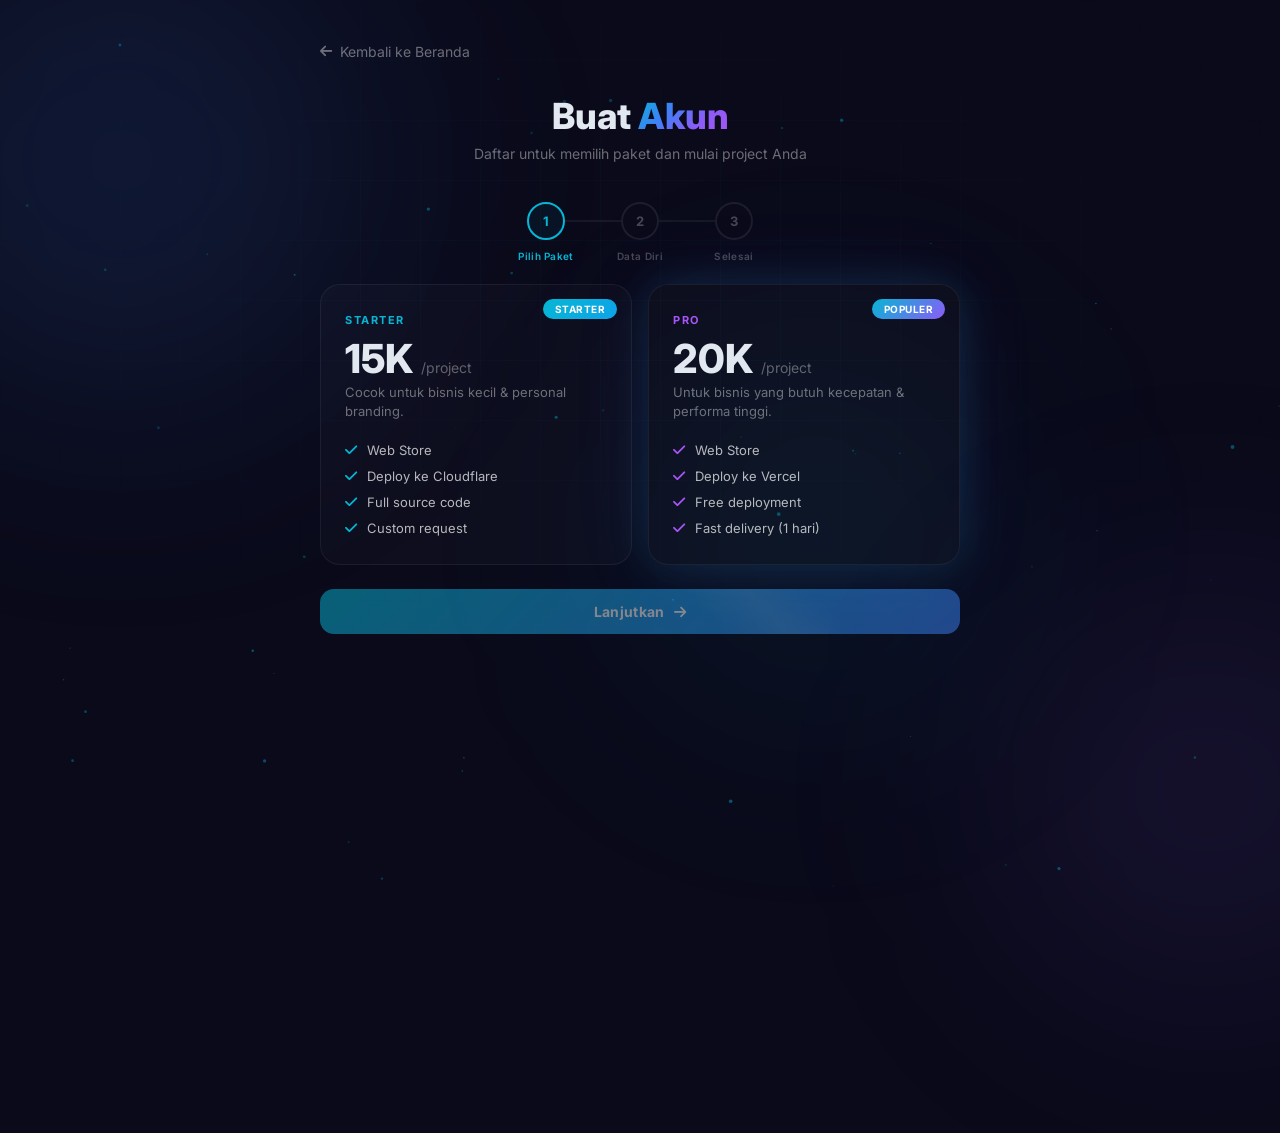
==== commit 5c53d531: "Update index.html" ====
--- a/auth/index.html
+++ b/auth/index.html
@@ -240,7 +240,7 @@
         <div class="success-box">
           <div class="success-icon"><i class="fa-solid fa-check"></i></div>
           <h2>Akun <span class="gradient-text">Berhasil Dibuat</span></h2>
-          <p>Data Anda telah tersimpan. Silakan login untuk melanjutkan.</p>
+          <p>Mengalihkan ke dashboard Anda...</p>
           <div class="success-details">
             <div class="success-detail"><i class="fa-solid fa-user"></i> <span id="successNama">-</span></div>
             <div class="success-detail"><i class="fa-solid fa-at"></i> <span id="successUsername">-</span></div>
@@ -248,25 +248,21 @@
             <div class="success-detail"><i class="fa-solid fa-envelope"></i> <span id="successEmail">-</span></div>
             <div class="success-detail" id="successPkgBadge"><i class="fa-solid fa-tag"></i> <span id="successPkg">-</span></div>
           </div>
-          <div style="display:flex;gap:12px;justify-content:center;flex-wrap:wrap">
-            <a href="login.html" class="btn-glow" style="padding:14px 28px;border-radius:14px;font-size:14px;font-weight:700;text-decoration:none;display:inline-flex;align-items:center;gap:8px">
-              <i class="fa-solid fa-right-to-bracket"></i> Login Sekarang
-            </a>
-            <a href="../" class="btn-back" style="padding:14px 28px;text-decoration:none;text-align:center">Kembali ke Beranda</a>
-          </div>
+          <div class="spinner" style="width:24px;height:24px;border-width:3px;margin:0 auto"></div>
         </div>
       </div>
     </div>
   </div>
 
   <script>
-    /* ==================== DATABASE (LOCALSTORAGE -> data.txt) ==================== */
+    /* ==================== DATABASE ==================== */
     const DB_KEY = 'zynex_data_txt';
     function getDB() { try { return JSON.parse(localStorage.getItem(DB_KEY)) || []; } catch { return []; } }
     function saveDB(data) { localStorage.setItem(DB_KEY, JSON.stringify(data)); }
+    // Cek username duplikat (case-insensitive)
     function isUsernameTaken(u) { return getDB().some(d => d.username.toLowerCase() === u.toLowerCase()); }
 
-    /* ==================== UI STATE ==================== */
+    /* ==================== STATE ==================== */
     let selectedPkg = null, currentStep = 1, isSubmitting = false;
     const $=id=>document.getElementById(id);
 
@@ -291,19 +287,26 @@
     function selectPkg(pkg){selectedPkg=pkg;document.querySelectorAll('.pkg-card').forEach(c=>c.classList.remove('selected'));document.querySelector(`.pkg-card[data-pkg="${pkg}"]`).classList.add('selected');$('btnToStep2').disabled=false}
     !function(){const p=new URLSearchParams(location.search).get('paket');if(p==='starter'||p==='pro')selectPkg(p)}();
 
-    /* Validasi */
+    /* ==================== VALIDASI REAL-TIME ==================== */
     function setStatus(f,html,t){const m={Nama:'statusNama',Username:'statusUsername',WA:'statusWA',Email:'statusEmail',Password:'statusPassword',Confirm:'statusConfirm'};const e=$(m[f]);e.innerHTML=html;e.className='field-status'+(t?' '+t:'')}
 
     $('inputNama').addEventListener('input',function(){const v=this.value.trim();if(!v){setStatus('Nama','','');this.classList.remove('error','valid')}else if(v.length<2){setStatus('Nama','Nama terlalu pendek','error');this.classList.add('error');this.classList.remove('valid')}else{setStatus('Nama','','');this.classList.remove('error');this.classList.add('valid')}checkReady()});
 
+    // VALIDASI USERNAME: cek duplikat real-time ke data.txt
     $('inputUsername').addEventListener('input',function(){
       const v=this.value.trim();
       if(!v){setStatus('Username','','');this.classList.remove('error','valid');this.dataset.ok='';checkReady();return}
       if(!/^[a-z0-9_]+$/.test(v)){setStatus('Username','Hanya huruf kecil, angka, dan underscore','error');this.classList.add('error');this.classList.remove('valid');this.dataset.ok='';checkReady();return}
       if(v.length<3){setStatus('Username','Min 3 karakter','error');this.classList.add('error');this.classList.remove('valid');this.dataset.ok='';checkReady();return}
-      // Cek ke localStorage (data.txt)
-      if(isUsernameTaken(v)){setStatus('Username','<i class="fa-solid fa-circle-xmark"></i> Sudah digunakan','error');this.classList.add('error');this.classList.remove('valid');this.dataset.ok='false'}
-      else{setStatus('Username','<i class="fa-solid fa-circle-check"></i> Tersedia','success');this.classList.remove('error');this.classList.add('valid');this.dataset.ok='true'}
+      
+      // Cek ke database (localStorage/data.txt)
+      if(isUsernameTaken(v)){
+        setStatus('Username','<i class="fa-solid fa-circle-xmark"></i> Username sudah digunakan, pilih yang lain','error');
+        this.classList.add('error');this.classList.remove('valid');this.dataset.ok='false';
+      } else {
+        setStatus('Username','<i class="fa-solid fa-circle-check"></i> Tersedia','success');
+        this.classList.remove('error');this.classList.add('valid');this.dataset.ok='true';
+      }
       checkReady();
     });
 
@@ -317,7 +320,7 @@
 
     function checkReady(){const ok=$('inputNama').value.trim().length>=2&&$('inputUsername').dataset.ok==='true'&&/^0[0-9]{8,13}$/.test($('inputWA').value.trim())&&/^[a-zA-Z0-9._%+-]+@gmail\.com$/.test($('inputEmail').value.trim())&&$('inputPassword').value.length>=6&&$('inputConfirm').value===$('inputPassword').value&&$('inputConfirm').value.length>0;$('btnSubmit').disabled=!ok}
 
-    /* Submit */
+    /* ==================== SUBMIT ==================== */
     async function submitForm(){
       if(isSubmitting)return;isSubmitting=true;
       const btn=$('btnSubmit');btn.disabled=true;btn.innerHTML='<span class="spinner"></span> Memproses...';
@@ -332,12 +335,20 @@
         waktu: new Date().toISOString()
       };
 
-      // 1. Simpan ke LocalStorage (sebagai data.txt pengganti database)
+      // 1. Simpan ke LocalStorage (data.txt)
       const db = getDB();
       db.push(payload);
       saveDB(db);
 
-      // 2. Kirim ke WhatsApp kamu via Wa.me (sebagai notifikasi admin)
+      // 2. Buat session langsung (otomatis login)
+      localStorage.setItem('zynex_session', JSON.stringify({
+        username: payload.username,
+        nama: payload.nama,
+        paket: payload.paket,
+        expires: Date.now() + 86400000
+      }));
+
+      // 3. Kirim notifikasi ke WhatsApp admin
       const pkgLabel = payload.paket === 'pro' ? 'Pro (20K)' : 'Starter (15K)';
       const waMsg = encodeURIComponent(
         `*PENDAFTARAN BARU - ZYNEX STUDIO*\n\n` +
@@ -350,7 +361,7 @@
       );
       window.open(`https://wa.me/6285141308100?text=${waMsg}`, '_blank');
 
-      // 3. Tampilkan sukses
+      // 4. Tampilkan sukses lalu redirect ke dashboard
       showToast('Akun berhasil dibuat!', 'success');
       $('successNama').textContent = payload.nama;
       $('successUsername').textContent = payload.username;
@@ -360,7 +371,11 @@
       const sp = $('successPkgBadge');
       if(payload.paket === 'pro'){sp.style.background='rgba(168,85,247,.08)';sp.style.borderColor='rgba(168,85,247,.2)';sp.style.color='#a855f7'}
       else{sp.style.background='rgba(6,182,212,.08)';sp.style.borderColor='rgba(6,182,212,.2)';sp.style.color='#06b6d4'}
+      
       goToStep(3);
+
+      // 5. Redirect otomatis ke dashboard setelah 2 detik
+      setTimeout(() => { window.location.href = 'dashboard.html'; }, 2000);
 
       btn.innerHTML = 'Daftar Sekarang <i class="fa-solid fa-paper-plane" style="margin-left:6px"></i>';
       btn.disabled = false; isSubmitting = false;
